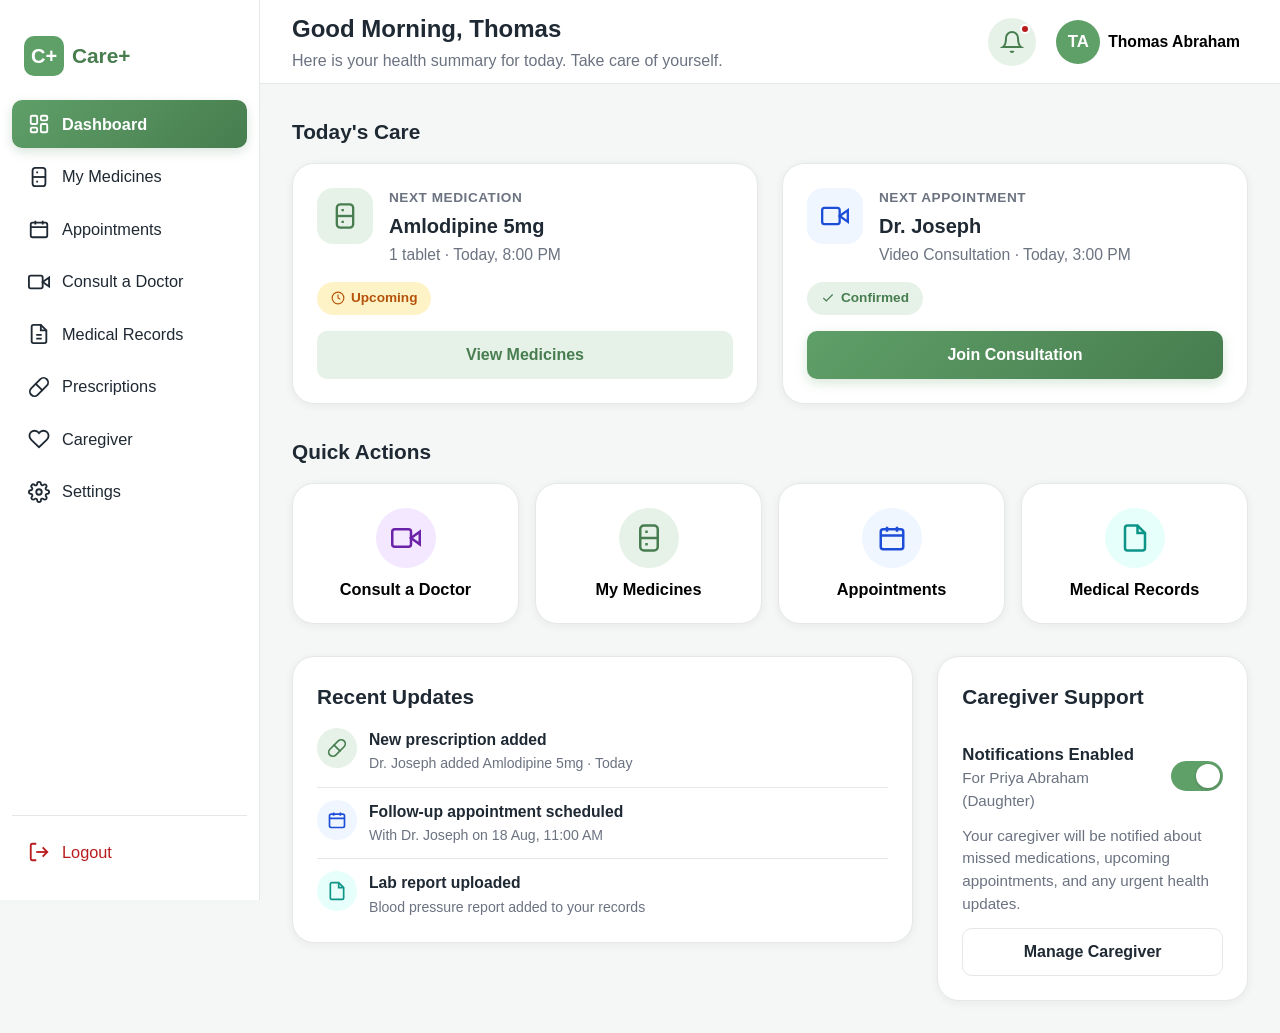
==== member-4/patient-dashboard.html @ b49b8556 "feat(member-4): add family accessibility and admin module" ====
<!DOCTYPE html>
<html lang="en">
<head>
<meta charset="UTF-8" />
<meta name="viewport" content="width=device-width, initial-scale=1.0" />
<title>Care+ | Patient Dashboard</title>
<link rel="stylesheet" href="css/style.css" />
</head>
<body>

<div class="sidebar-overlay" id="sidebarOverlay"></div>

<div class="app-shell">

  <!-- ================= SIDEBAR ================= -->
  <aside class="sidebar" id="sidebar">
    <div class="sidebar__brand">
      <div class="sidebar__logo-mark">C+</div>
      <span class="sidebar__brand-name">Care+</span>
    </div>

    <nav class="sidebar__nav" aria-label="Patient navigation">
      <a href="patient-dashboard.html" class="sidebar__link is-active" data-nav="dashboard">
        <svg class="icon" viewBox="0 0 24 24" fill="none" stroke="currentColor" stroke-width="2"><rect x="3" y="3" width="7" height="9" rx="1.5"/><rect x="14" y="3" width="7" height="5" rx="1.5"/><rect x="14" y="12" width="7" height="9" rx="1.5"/><rect x="3" y="16" width="7" height="5" rx="1.5"/></svg>
        <span>Dashboard</span>
      </a>
      <a href="#" class="sidebar__link" data-nav="medicines">
        <svg class="icon" viewBox="0 0 24 24" fill="none" stroke="currentColor" stroke-width="2"><rect x="5" y="2" width="14" height="20" rx="3"/><path d="M5 12h14"/><path d="M9 7h2M9 17h2"/></svg>
        <span>My Medicines</span>
      </a>
      <a href="#" class="sidebar__link" data-nav="appointments">
        <svg class="icon" viewBox="0 0 24 24" fill="none" stroke="currentColor" stroke-width="2"><rect x="3" y="5" width="18" height="16" rx="2"/><path d="M16 3v4M8 3v4M3 10h18"/></svg>
        <span>Appointments</span>
      </a>
      <a href="#" class="sidebar__link" data-nav="consult">
        <svg class="icon" viewBox="0 0 24 24" fill="none" stroke="currentColor" stroke-width="2"><path d="M23 7l-7 5 7 5V7z"/><rect x="1" y="5" width="15" height="14" rx="2"/></svg>
        <span>Consult a Doctor</span>
      </a>
      <a href="#" class="sidebar__link" data-nav="records">
        <svg class="icon" viewBox="0 0 24 24" fill="none" stroke="currentColor" stroke-width="2"><path d="M14 2H6a2 2 0 0 0-2 2v16a2 2 0 0 0 2 2h12a2 2 0 0 0 2-2V8z"/><path d="M14 2v6h6"/><path d="M9 13h6M9 17h6"/></svg>
        <span>Medical Records</span>
      </a>
      <a href="#" class="sidebar__link" data-nav="prescriptions">
        <svg class="icon" viewBox="0 0 24 24" fill="none" stroke="currentColor" stroke-width="2" stroke-linecap="round" stroke-linejoin="round"><path d="m10.5 20.5 10-10a4.95 4.95 0 0 0-7-7l-10 10a4.95 4.95 0 0 0 7 7z"/><path d="m8.5 8.5 7 7"/></svg>
        <span>Prescriptions</span>
      </a>
      <a href="#" class="sidebar__link" data-nav="caregiver">
        <svg class="icon" viewBox="0 0 24 24" fill="none" stroke="currentColor" stroke-width="2"><path d="M20.8 4.6a5.5 5.5 0 0 0-7.8 0L12 5.6l-1-1a5.5 5.5 0 1 0-7.8 7.8l1 1L12 21l7.8-7.6 1-1a5.5 5.5 0 0 0 0-7.8z"/></svg>
        <span>Caregiver</span>
      </a>
      <a href="#" class="sidebar__link" data-nav="settings">
        <svg class="icon" viewBox="0 0 24 24" fill="none" stroke="currentColor" stroke-width="2" stroke-linecap="round" stroke-linejoin="round"><circle cx="12" cy="12" r="3"/><path d="M19.4 15a1.65 1.65 0 0 0 .33 1.82l.06.06a2 2 0 1 1-2.83 2.83l-.06-.06a1.65 1.65 0 0 0-1.82-.33 1.65 1.65 0 0 0-1 1.51V21a2 2 0 0 1-4 0v-.09A1.65 1.65 0 0 0 9 19.4a1.65 1.65 0 0 0-1.82.33l-.06.06a2 2 0 1 1-2.83-2.83l.06-.06a1.65 1.65 0 0 0 .33-1.82 1.65 1.65 0 0 0-1.51-1H3a2 2 0 0 1 0-4h.09A1.65 1.65 0 0 0 4.6 9a1.65 1.65 0 0 0-.33-1.82l-.06-.06a2 2 0 1 1 2.83-2.83l.06.06a1.65 1.65 0 0 0 1.82.33H9a1.65 1.65 0 0 0 1-1.51V3a2 2 0 0 1 4 0v.09a1.65 1.65 0 0 0 1 1.51 1.65 1.65 0 0 0 1.82-.33l.06-.06a2 2 0 1 1 2.83 2.83l-.06.06a1.65 1.65 0 0 0-.33 1.82V9a1.65 1.65 0 0 0 1.51 1H21a2 2 0 0 1 0 4h-.09a1.65 1.65 0 0 0-1.51 1z"/></svg>
        <span>Settings</span>
      </a>
    </nav>

    <div class="sidebar__footer">
      <a href="#" class="sidebar__link sidebar__link--logout" data-action="logout">
        <svg class="icon" viewBox="0 0 24 24" fill="none" stroke="currentColor" stroke-width="2"><path d="M9 21H5a2 2 0 0 1-2-2V5a2 2 0 0 1 2-2h4"/><path d="M16 17l5-5-5-5"/><path d="M21 12H9"/></svg>
        <span>Logout</span>
      </a>
    </div>
  </aside>

  <!-- ================= MAIN ================= -->
  <div class="main">

    <!-- HEADER -->
    <header class="header">
      <div class="header__inner">
        <div class="header__greeting-block">
          <button class="sidebar-toggle" id="sidebarToggle" aria-label="Open menu" aria-expanded="false">
            <svg class="icon" viewBox="0 0 24 24" fill="none" stroke="currentColor" stroke-width="2"><path d="M3 6h18M3 12h18M3 18h18"/></svg>
          </button>
          <div class="header__greeting">
            <h1>Good Morning, Thomas</h1>
            <p class="header__subtitle">Here is your health summary for today. Take care of yourself.</p>
          </div>
        </div>

        <div class="header__actions">
          <!-- Notifications -->
          <div class="dropdown">
            <button class="icon-button" id="notifBtn" aria-haspopup="true" aria-expanded="false" aria-label="Notifications">
              <svg class="icon" viewBox="0 0 24 24" fill="none" stroke="currentColor" stroke-width="2"><path d="M18 8a6 6 0 0 0-12 0c0 7-3 9-3 9h18s-3-2-3-9"/><path d="M13.7 21a2 2 0 0 1-3.4 0"/></svg>
              <span class="badge-dot"></span>
            </button>
            <div class="dropdown__panel" id="notifPanel" role="menu">
              <p class="dropdown__title">Notifications</p>
              <div class="notification-item">
                <div class="notification-item__icon">
                  <svg class="icon" viewBox="0 0 24 24" fill="none" stroke="currentColor" stroke-width="2"><path d="M23 7l-7 5 7 5V7z"/><rect x="1" y="5" width="15" height="14" rx="2"/></svg>
                </div>
                <div>
                  <p class="notification-item__text">Your appointment with Dr. Joseph is today at 3:00 PM.</p>
                  <p class="notification-item__time">10 minutes ago</p>
                </div>
              </div>
              <div class="notification-item">
                <div class="notification-item__icon">
                  <svg class="icon" viewBox="0 0 24 24" fill="none" stroke="currentColor" stroke-width="2"><rect x="5" y="2" width="14" height="20" rx="3"/><path d="M5 12h14"/></svg>
                </div>
                <div>
                  <p class="notification-item__text">Your Amlodipine medication is due at 8:00 PM.</p>
                  <p class="notification-item__time">1 hour ago</p>
                </div>
              </div>
              <div class="notification-item">
                <div class="notification-item__icon">
                  <svg class="icon" viewBox="0 0 24 24" fill="none" stroke="currentColor" stroke-width="2" stroke-linecap="round" stroke-linejoin="round"><path d="m10.5 20.5 10-10a4.95 4.95 0 0 0-7-7l-10 10a4.95 4.95 0 0 0 7 7z"/><path d="m8.5 8.5 7 7"/></svg>
                </div>
                <div>
                  <p class="notification-item__text">A new prescription has been added by Dr. Joseph.</p>
                  <p class="notification-item__time">Yesterday</p>
                </div>
              </div>
            </div>
          </div>

          <!-- Profile -->
          <div class="dropdown">
            <button class="profile-trigger" id="profileBtn" aria-haspopup="true" aria-expanded="false">
              <div class="avatar">TA</div>
              <span class="profile-trigger__name">Thomas Abraham</span>
            </button>
            <div class="dropdown__panel" id="profilePanel" role="menu">
              <p class="profile-panel__name">Thomas Abraham</p>
              <p class="profile-panel__meta">Patient ID: CP-10245 &middot; Age 68</p>
              <div class="profile-panel__list">
                <a href="#" data-nav="settings"><svg class="icon" width="20" height="20" viewBox="0 0 24 24" fill="none" stroke="currentColor" stroke-width="2"><circle cx="12" cy="8" r="4"/><path d="M4 21c0-4 4-6 8-6s8 2 8 6"/></svg> My Profile</a>
                <a href="#" data-nav="settings"><svg class="icon" width="20" height="20" viewBox="0 0 24 24" fill="none" stroke="currentColor" stroke-width="2" stroke-linecap="round" stroke-linejoin="round"><circle cx="12" cy="12" r="3"/><path d="M19.4 15a1.65 1.65 0 0 0 .33 1.82l.06.06a2 2 0 1 1-2.83 2.83l-.06-.06a1.65 1.65 0 0 0-1.82-.33 1.65 1.65 0 0 0-1 1.51V21a2 2 0 0 1-4 0v-.09A1.65 1.65 0 0 0 9 19.4a1.65 1.65 0 0 0-1.82.33l-.06.06a2 2 0 1 1-2.83-2.83l.06-.06a1.65 1.65 0 0 0 .33-1.82 1.65 1.65 0 0 0-1.51-1H3a2 2 0 0 1 0-4h.09A1.65 1.65 0 0 0 4.6 9a1.65 1.65 0 0 0-.33-1.82l-.06-.06a2 2 0 1 1 2.83-2.83l.06.06a1.65 1.65 0 0 0 1.82.33H9a1.65 1.65 0 0 0 1-1.51V3a2 2 0 0 1 4 0v.09a1.65 1.65 0 0 0 1 1.51 1.65 1.65 0 0 0 1.82-.33l.06-.06a2 2 0 1 1 2.83 2.83l-.06.06a1.65 1.65 0 0 0-.33 1.82V9a1.65 1.65 0 0 0 1.51 1H21a2 2 0 0 1 0 4h-.09a1.65 1.65 0 0 0-1.51 1z"/></svg> Settings</a>
                <a href="#" class="danger" data-action="logout"><svg class="icon" width="20" height="20" viewBox="0 0 24 24" fill="none" stroke="currentColor" stroke-width="2"><path d="M9 21H5a2 2 0 0 1-2-2V5a2 2 0 0 1 2-2h4"/><path d="M16 17l5-5-5-5"/><path d="M21 12H9"/></svg> Logout</a>
              </div>
            </div>
          </div>
        </div>
      </div>
    </header>

    <!-- CONTENT -->
    <main class="content">

      <!-- TODAY'S CARE -->
      <section aria-labelledby="care-heading">
        <div class="section-heading">
          <h2 id="care-heading">Today's Care</h2>
        </div>
        <div class="care-grid">

          <!-- Medication Card -->
          <article class="card care-card">
            <div class="care-card__top">
              <div class="care-card__icon accent-icon-green">
                <svg class="icon" viewBox="0 0 24 24" fill="none" stroke="currentColor" stroke-width="2"><rect x="5" y="2" width="14" height="20" rx="3"/><path d="M5 12h14"/><path d="M9 7h2M9 17h2"/></svg>
              </div>
              <div>
                <p class="care-card__label">Next Medication</p>
                <h3 class="care-card__title">Amlodipine 5mg</h3>
                <p class="care-card__detail">1 tablet &middot; Today, 8:00 PM</p>
              </div>
            </div>
            <span class="status-pill status-pill--warning" id="medStatusPill">
              <svg class="icon" width="14" height="14" viewBox="0 0 24 24" fill="none" stroke="currentColor" stroke-width="2"><circle cx="12" cy="12" r="10"/><path d="M12 6v6l4 2"/></svg>
              Upcoming
            </span>
            <button class="btn btn-secondary btn-block" id="viewMedicinesBtn" data-nav="medicines">View Medicines</button>
          </article>

          <!-- Appointment Card -->
          <article class="card care-card">
            <div class="care-card__top">
              <div class="care-card__icon accent-icon-blue">
                <svg class="icon" viewBox="0 0 24 24" fill="none" stroke="currentColor" stroke-width="2"><path d="M23 7l-7 5 7 5V7z"/><rect x="1" y="5" width="15" height="14" rx="2"/></svg>
              </div>
              <div>
                <p class="care-card__label">Next Appointment</p>
                <h3 class="care-card__title">Dr. Joseph</h3>
                <p class="care-card__detail">Video Consultation &middot; Today, 3:00 PM</p>
              </div>
            </div>
            <span class="status-pill status-pill--success">
              <svg class="icon" width="14" height="14" viewBox="0 0 24 24" fill="none" stroke="currentColor" stroke-width="2"><path d="M20 6L9 17l-5-5"/></svg>
              Confirmed
            </span>
            <button class="btn btn-primary btn-block" id="joinConsultationBtn">Join Consultation</button>
          </article>

        </div>
      </section>

      <!-- QUICK ACTIONS -->
      <section aria-labelledby="quick-heading">
        <div class="section-heading">
          <h2 id="quick-heading">Quick Actions</h2>
        </div>
        <div class="quick-actions">
          <button class="quick-action" data-toast="Opening Consult a Doctor">
            <div class="quick-action__icon accent-icon-purple">
              <svg class="icon" viewBox="0 0 24 24" fill="none" stroke="currentColor" stroke-width="2"><path d="M23 7l-7 5 7 5V7z"/><rect x="1" y="5" width="15" height="14" rx="2"/></svg>
            </div>
            <span class="quick-action__label">Consult a Doctor</span>
          </button>
          <button class="quick-action" data-nav="medicines" data-toast="Opening My Medicines">
            <div class="quick-action__icon accent-icon-green">
              <svg class="icon" viewBox="0 0 24 24" fill="none" stroke="currentColor" stroke-width="2"><rect x="5" y="2" width="14" height="20" rx="3"/><path d="M5 12h14"/><path d="M9 7h2M9 17h2"/></svg>
            </div>
            <span class="quick-action__label">My Medicines</span>
          </button>
          <button class="quick-action" data-nav="appointments" data-toast="Opening Appointments">
            <div class="quick-action__icon accent-icon-blue">
              <svg class="icon" viewBox="0 0 24 24" fill="none" stroke="currentColor" stroke-width="2"><rect x="3" y="5" width="18" height="16" rx="2"/><path d="M16 3v4M8 3v4M3 10h18"/></svg>
            </div>
            <span class="quick-action__label">Appointments</span>
          </button>
          <button class="quick-action" data-nav="records" data-toast="Opening Medical Records">
            <div class="quick-action__icon accent-icon-teal">
              <svg class="icon" viewBox="0 0 24 24" fill="none" stroke="currentColor" stroke-width="2"><path d="M14 2H6a2 2 0 0 0-2 2v16a2 2 0 0 0 2 2h12a2 2 0 0 0 2-2V8z"/><path d="M14 2v6h6"/></svg>
            </div>
            <span class="quick-action__label">Medical Records</span>
          </button>
        </div>
      </section>

      <!-- RECENT UPDATES + CAREGIVER -->
      <section class="two-col" aria-label="Updates and caregiver support">
        <div class="card">
          <div class="section-heading">
            <h2>Recent Updates</h2>
          </div>
          <div class="update-list">
            <div class="update-item">
              <div class="update-item__icon accent-icon-green">
                <svg class="icon" viewBox="0 0 24 24" fill="none" stroke="currentColor" stroke-width="2" stroke-linecap="round" stroke-linejoin="round"><path d="m10.5 20.5 10-10a4.95 4.95 0 0 0-7-7l-10 10a4.95 4.95 0 0 0 7 7z"/><path d="m8.5 8.5 7 7"/></svg>
              </div>
              <div>
                <p class="update-item__title">New prescription added</p>
                <p class="update-item__meta">Dr. Joseph added Amlodipine 5mg &middot; Today</p>
              </div>
            </div>
            <div class="update-item">
              <div class="update-item__icon accent-icon-blue">
                <svg class="icon" viewBox="0 0 24 24" fill="none" stroke="currentColor" stroke-width="2"><rect x="3" y="5" width="18" height="16" rx="2"/><path d="M16 3v4M8 3v4M3 10h18"/></svg>
              </div>
              <div>
                <p class="update-item__title">Follow-up appointment scheduled</p>
                <p class="update-item__meta">With Dr. Joseph on 18 Aug, 11:00 AM</p>
              </div>
            </div>
            <div class="update-item">
              <div class="update-item__icon accent-icon-teal">
                <svg class="icon" viewBox="0 0 24 24" fill="none" stroke="currentColor" stroke-width="2"><path d="M14 2H6a2 2 0 0 0-2 2v16a2 2 0 0 0 2 2h12a2 2 0 0 0 2-2V8z"/><path d="M14 2v6h6"/></svg>
              </div>
              <div>
                <p class="update-item__title">Lab report uploaded</p>
                <p class="update-item__meta">Blood pressure report added to your records</p>
              </div>
            </div>
          </div>
        </div>

        <div class="card caregiver-card">
          <div class="section-heading">
            <h2>Caregiver Support</h2>
          </div>
          <div class="caregiver-card__status-row">
            <div>
              <p class="care-card__title" style="font-size:1.05rem;">Notifications Enabled</p>
              <p class="caregiver-card__text">For Priya Abraham (Daughter)</p>
            </div>
            <button class="toggle" id="caregiverToggle" role="switch" aria-checked="true" aria-label="Toggle caregiver notifications"></button>
          </div>
          <p class="caregiver-card__text">Your caregiver will be notified about missed medications, upcoming appointments, and any urgent health updates.</p>
          <button class="btn btn-outline btn-block" data-nav="caregiver">Manage Caregiver</button>
        </div>
      </section>

    </main>
  </div>
</div>

<!-- CONSULTATION MODAL -->
<div class="modal-overlay" id="consultModal">
  <div class="modal" role="dialog" aria-modal="true" aria-labelledby="consultModalTitle">
    <div class="modal__icon">
      <svg class="icon" viewBox="0 0 24 24" fill="none" stroke="currentColor" stroke-width="2"><path d="M23 7l-7 5 7 5V7z"/><rect x="1" y="5" width="15" height="14" rx="2"/></svg>
    </div>
    <h3 class="modal__title" id="consultModalTitle">Your consultation with Dr. Joseph is ready to begin.</h3>
    <p class="modal__text">This is a placeholder screen. Video consultation functionality will be connected once the backend and calling service are integrated.</p>
    <div class="modal__actions">
      <button class="btn btn-outline" data-close-modal>Cancel</button>
      <button class="btn btn-primary" data-close-modal>Continue</button>
    </div>
  </div>
</div>

<!-- TOAST -->
<div class="toast" id="toast"></div>

<script src="js/script.js"></script>
</body>
</html>
---- member-4/css/style.css ----
/* ==========================================================================
   CARE+ DESIGN SYSTEM
   Shared stylesheet for patient-dashboard.html and doctor-dashboard.html
   ========================================================================== */

/* -------------------- Design Tokens -------------------- */
:root {
  --color-bg: #F5F7F6;
  --color-card: #FFFFFF;
  --color-primary: #5F9F68;
  --color-primary-dark: #477D4F;
  --color-primary-light: #E6F2E8;
  --color-text: #1F2933;
  --color-text-secondary: #6B7280;
  --color-border: #E5E7EB;
  --color-warning: #B45309;
  --color-warning-bg: #FEF3C7;
  --color-danger: #B91C1C;
  --color-danger-bg: #FEE2E2;
  --color-info-bg: #EFF6FF;
  --color-info: #1D4ED8;

  --radius-sm: 10px;
  --radius-md: 16px;
  --radius-lg: 22px;
  --radius-full: 999px;

  --shadow-card: 0 2px 10px rgba(31, 41, 51, 0.06);
  --shadow-raised: 0 8px 24px rgba(31, 41, 51, 0.10);

  --space-1: 4px;
  --space-2: 8px;
  --space-3: 12px;
  --space-4: 16px;
  --space-5: 24px;
  --space-6: 32px;
  --space-7: 48px;

  --font-base: "Segoe UI", "Helvetica Neue", Arial, sans-serif;
  --sidebar-width: 260px;
  --header-height: 84px;

  --transition: 0.18s ease;
}

/* -------------------- Reset -------------------- */
* {
  margin: 0;
  padding: 0;
  box-sizing: border-box;
}

html {
  font-size: 16px;
  scroll-behavior: smooth;
}

body {
  font-family: var(--font-base);
  background-color: var(--color-bg);
  color: var(--color-text);
  line-height: 1.5;
  font-size: 1.05rem;
  min-height: 100vh;
}

ul {
  list-style: none;
}

a {
  text-decoration: none;
  color: inherit;
}

button {
  font-family: inherit;
  cursor: pointer;
  border: none;
  background: none;
}

img,
svg {
  display: block;
  max-width: 100%;
}

:focus-visible {
  outline: 3px solid var(--color-primary-dark);
  outline-offset: 2px;
}

/* -------------------- App Shell -------------------- */
.app-shell {
  display: flex;
  min-height: 100vh;
}

/* -------------------- Sidebar -------------------- */
.sidebar {
  width: var(--sidebar-width);
  flex-shrink: 0;
  background-color: var(--color-card);
  border-right: 1px solid var(--color-border);
  display: flex;
  flex-direction: column;
  padding: var(--space-5) var(--space-3);
  position: sticky;
  top: 0;
  height: 100vh;
  overflow-y: auto;
  z-index: 40;
  transition: transform var(--transition);
}

.sidebar__brand {
  display: flex;
  align-items: center;
  gap: var(--space-2);
  padding: var(--space-3) var(--space-3) var(--space-5);
}

.sidebar__logo-mark {
  width: 40px;
  height: 40px;
  border-radius: var(--radius-sm);
  background-color: var(--color-primary);
  color: #fff;
  display: flex;
  align-items: center;
  justify-content: center;
  font-weight: 700;
  font-size: 1.25rem;
  flex-shrink: 0;
}

.sidebar__brand-name {
  font-size: 1.3rem;
  font-weight: 700;
  color: var(--color-primary-dark);
}

.sidebar__nav {
  display: flex;
  flex-direction: column;
  gap: var(--space-1);
  flex: 1;
}

.sidebar__link {
  display: flex;
  align-items: center;
  gap: var(--space-3);
  padding: var(--space-3) var(--space-4);
  border-radius: var(--radius-sm);
  color: var(--color-text);
  font-weight: 500;
  font-size: 1.02rem;
  transition: background-color var(--transition), color var(--transition);
}

.sidebar__link .icon {
  width: 22px;
  height: 22px;
  flex-shrink: 0;
}

.sidebar__link:hover {
  background-color: var(--color-primary-light);
  color: var(--color-primary-dark);
}

.sidebar__link.is-active {
  background: linear-gradient(135deg, var(--color-primary), var(--color-primary-dark));
  color: #fff;
  font-weight: 700;
  box-shadow: 0 4px 12px rgba(71, 125, 79, 0.2);
}

.sidebar__link.is-active .icon {
  color: #fff;
}

.sidebar__footer {
  border-top: 1px solid var(--color-border);
  padding-top: var(--space-3);
  margin-top: var(--space-3);
}

.sidebar__link--logout {
  color: var(--color-danger);
}

.sidebar__link--logout:hover {
  background-color: var(--color-danger-bg);
  color: var(--color-danger);
}

/* Mobile sidebar toggle button */
.sidebar-toggle {
  display: none;
  align-items: center;
  justify-content: center;
  width: 44px;
  height: 44px;
  border-radius: var(--radius-sm);
  background-color: var(--color-primary-light);
  color: var(--color-primary-dark);
  flex-shrink: 0;
}

.sidebar-overlay {
  display: none;
}

/* -------------------- Main Column -------------------- */
.main {
  flex: 1;
  min-width: 0;
  display: flex;
  flex-direction: column;
}

.content {
  padding: var(--space-6);
  display: flex;
  flex-direction: column;
  gap: var(--space-6);
  max-width: 1280px;
  width: 100%;
  margin: 0 auto;
}

/* -------------------- Header -------------------- */
.header {
  height: var(--header-height);
  background-color: var(--color-card);
  border-bottom: 1px solid var(--color-border);
  position: sticky;
  top: 0;
  z-index: 30;
  display: flex;
  align-items: center;
}

.header__inner {
  width: 100%;
  max-width: 1280px;
  margin: 0 auto;
  padding: 0 var(--space-6);
  display: flex;
  align-items: center;
  justify-content: space-between;
  gap: var(--space-4);
}

.header__greeting-block {
  display: flex;
  align-items: center;
  gap: var(--space-4);
  min-width: 0;
}

.header__greeting h1 {
  font-size: 1.5rem;
  font-weight: 700;
  color: var(--color-text);
}

.header__subtitle {
  color: var(--color-text-secondary);
  font-size: 1rem;
  margin-top: 2px;
}

.header__actions {
  display: flex;
  align-items: center;
  gap: var(--space-4);
  position: relative;
}

/* Icon buttons (notification bell etc.) */
.icon-button {
  position: relative;
  width: 48px;
  height: 48px;
  border-radius: var(--radius-full);
  background-color: var(--color-primary-light);
  color: var(--color-primary-dark);
  display: flex;
  align-items: center;
  justify-content: center;
  transition: background-color var(--transition);
}

.icon-button:hover {
  background-color: var(--color-primary);
  color: #fff;
}

.icon-button .icon {
  width: 24px;
  height: 24px;
}

.badge-dot {
  position: absolute;
  top: 6px;
  right: 6px;
  width: 10px;
  height: 10px;
  border-radius: 50%;
  background-color: var(--color-danger);
  border: 2px solid var(--color-card);
}

/* Profile trigger */
.profile-trigger {
  display: flex;
  align-items: center;
  gap: var(--space-2);
  padding: var(--space-1) var(--space-2) var(--space-1) var(--space-1);
  border-radius: var(--radius-full);
  transition: background-color var(--transition);
}

.profile-trigger:hover {
  background-color: var(--color-primary-light);
}

.avatar {
  width: 44px;
  height: 44px;
  border-radius: 50%;
  background-color: var(--color-primary);
  color: #fff;
  font-weight: 700;
  font-size: 1.05rem;
  display: flex;
  align-items: center;
  justify-content: center;
  flex-shrink: 0;
}

.profile-trigger__name {
  font-weight: 600;
  font-size: 0.98rem;
  display: none;
}

/* -------------------- Dropdown Panels -------------------- */
.dropdown {
  position: relative;
}

.dropdown__panel {
  position: absolute;
  top: calc(100% + 12px);
  right: 0;
  width: 340px;
  max-width: 90vw;
  background-color: var(--color-card);
  border: 1px solid var(--color-border);
  border-radius: var(--radius-md);
  box-shadow: var(--shadow-raised);
  padding: var(--space-4);
  z-index: 50;
  opacity: 0;
  visibility: hidden;
  transform: translateY(-6px);
  transition: opacity var(--transition), transform var(--transition), visibility var(--transition);
}

.dropdown__panel.is-open {
  opacity: 1;
  visibility: visible;
  transform: translateY(0);
}

.dropdown__title {
  font-size: 1.05rem;
  font-weight: 700;
  margin-bottom: var(--space-3);
}

.notification-item {
  display: flex;
  gap: var(--space-3);
  padding: var(--space-3);
  border-radius: var(--radius-sm);
  transition: background-color var(--transition);
}

.notification-item:hover {
  background-color: var(--color-bg);
}

.notification-item + .notification-item {
  margin-top: var(--space-1);
}

.notification-item__icon {
  width: 38px;
  height: 38px;
  border-radius: 50%;
  background-color: var(--color-primary-light);
  color: var(--color-primary-dark);
  display: flex;
  align-items: center;
  justify-content: center;
  flex-shrink: 0;
}

.notification-item__icon .icon {
  width: 20px;
  height: 20px;
}

.notification-item__text {
  font-size: 0.94rem;
  color: var(--color-text);
}

.notification-item__time {
  font-size: 0.82rem;
  color: var(--color-text-secondary);
  margin-top: 2px;
}

.profile-panel__name {
  font-weight: 700;
  font-size: 1.05rem;
}

.profile-panel__meta {
  color: var(--color-text-secondary);
  font-size: 0.9rem;
  margin-bottom: var(--space-4);
}

.profile-panel__list {
  display: flex;
  flex-direction: column;
  gap: var(--space-1);
}

.profile-panel__list a {
  display: flex;
  align-items: center;
  gap: var(--space-3);
  padding: var(--space-3);
  border-radius: var(--radius-sm);
  font-size: 0.96rem;
  font-weight: 500;
  transition: background-color var(--transition);
}

.profile-panel__list a:hover {
  background-color: var(--color-bg);
}

.profile-panel__list a.danger {
  color: var(--color-danger);
}

/* -------------------- Section Headings -------------------- */
.section-heading {
  display: flex;
  align-items: baseline;
  justify-content: space-between;
  margin-bottom: var(--space-4);
  gap: var(--space-3);
}

.section-heading h2 {
  font-size: 1.3rem;
  font-weight: 700;
}

.section-heading__link {
  color: var(--color-primary-dark);
  font-weight: 600;
  font-size: 0.95rem;
}

.section-heading__link:hover {
  text-decoration: underline;
}

/* -------------------- Cards -------------------- */
.card {
  background-color: var(--color-card);
  border: 1px solid var(--color-border);
  border-radius: var(--radius-lg);
  box-shadow: var(--shadow-card);
  padding: var(--space-5);
}

/* Today's Care / Overview grid */
.care-grid {
  display: grid;
  grid-template-columns: repeat(auto-fit, minmax(300px, 1fr));
  gap: var(--space-5);
}

.care-card {
  display: flex;
  flex-direction: column;
  gap: var(--space-4);
}

.care-card__top {
  display: flex;
  align-items: flex-start;
  gap: var(--space-4);
}

.care-card__icon {
  width: 56px;
  height: 56px;
  border-radius: var(--radius-md);
  background-color: var(--color-primary-light);
  color: var(--color-primary-dark);
  display: flex;
  align-items: center;
  justify-content: center;
  flex-shrink: 0;
}

.care-card__icon .icon {
  width: 28px;
  height: 28px;
}

.care-card__label {
  font-size: 0.85rem;
  text-transform: uppercase;
  letter-spacing: 0.04em;
  color: var(--color-text-secondary);
  font-weight: 700;
}

.care-card__title {
  font-size: 1.25rem;
  font-weight: 700;
  margin-top: 2px;
}

.care-card__detail {
  color: var(--color-text-secondary);
  font-size: 0.98rem;
  margin-top: 2px;
}

.status-pill {
  display: inline-flex;
  align-items: center;
  gap: 6px;
  padding: 6px 14px;
  border-radius: var(--radius-full);
  font-size: 0.85rem;
  font-weight: 700;
  width: fit-content;
}

.status-pill--upcoming {
  background-color: var(--color-info-bg);
  color: var(--color-info);
}

.status-pill--warning {
  background-color: var(--color-warning-bg);
  color: var(--color-warning);
}

.status-pill--success {
  background-color: var(--color-primary-light);
  color: var(--color-primary-dark);
}

.status-pill--danger {
  background-color: var(--color-danger-bg);
  color: var(--color-danger);
}

/* -------------------- Buttons -------------------- */
.btn {
  display: inline-flex;
  align-items: center;
  justify-content: center;
  gap: var(--space-2);
  padding: 14px 24px;
  border-radius: var(--radius-sm);
  font-weight: 700;
  font-size: 1rem;
  transition: background-color var(--transition), transform var(--transition), box-shadow var(--transition);
  min-height: 48px;
}

.btn:active {
  transform: scale(0.97);
}

.btn-primary {
  background: linear-gradient(135deg, var(--color-primary), var(--color-primary-dark));
  color: #fff;
  box-shadow: 0 4px 12px rgba(95, 159, 104, 0.25);
}

.btn-primary:hover {
  background: linear-gradient(135deg, var(--color-primary-dark), #3b6b42);
  box-shadow: 0 6px 16px rgba(95, 159, 104, 0.35), var(--shadow-raised);
}

.btn-secondary {
  background-color: var(--color-primary-light);
  color: var(--color-primary-dark);
}

.btn-secondary:hover {
  background-color: var(--color-primary);
  color: #fff;
}

.btn-outline {
  background-color: transparent;
  color: var(--color-text);
  border: 1.5px solid var(--color-border);
}

.btn-outline:hover {
  border-color: var(--color-primary);
  color: var(--color-primary-dark);
}

.btn-block {
  width: 100%;
}

.btn-sm {
  padding: 10px 16px;
  font-size: 0.9rem;
  min-height: 40px;
}

/* -------------------- Quick Actions -------------------- */
.quick-actions {
  display: grid;
  grid-template-columns: repeat(auto-fit, minmax(180px, 1fr));
  gap: var(--space-4);
}

.quick-action {
  background-color: var(--color-card);
  border: 1px solid var(--color-border);
  border-radius: var(--radius-lg);
  padding: var(--space-5) var(--space-4);
  display: flex;
  flex-direction: column;
  align-items: center;
  text-align: center;
  gap: var(--space-3);
  box-shadow: var(--shadow-card);
  transition: transform var(--transition), box-shadow var(--transition), border-color var(--transition);
}

.quick-action:hover {
  transform: translateY(-4px);
  box-shadow: var(--shadow-raised);
  border-color: var(--color-primary);
}

.quick-action:active {
  transform: translateY(-1px);
}

.quick-action__icon {
  width: 60px;
  height: 60px;
  border-radius: 50%;
  background-color: var(--color-primary-light);
  color: var(--color-primary-dark);
  display: flex;
  align-items: center;
  justify-content: center;
}

.quick-action__icon .icon {
  width: 30px;
  height: 30px;
}

.quick-action__label {
  font-weight: 700;
  font-size: 1.02rem;
}

/* -------------------- Overview Stat Cards (Doctor) -------------------- */
.stat-grid {
  display: grid;
  grid-template-columns: repeat(auto-fit, minmax(220px, 1fr));
  gap: var(--space-5);
}

.stat-card {
  display: flex;
  align-items: center;
  gap: var(--space-4);
}

.stat-card__icon {
  width: 54px;
  height: 54px;
  border-radius: var(--radius-md);
  background-color: var(--color-primary-light);
  color: var(--color-primary-dark);
  display: flex;
  align-items: center;
  justify-content: center;
  flex-shrink: 0;
}

.stat-card__icon .icon {
  width: 26px;
  height: 26px;
}

.stat-card__value {
  font-size: 1.7rem;
  font-weight: 700;
  line-height: 1.1;
}

.stat-card__label {
  color: var(--color-text-secondary);
  font-size: 0.92rem;
  margin-top: 2px;
}

/* -------------------- Lists (Updates, Follow-ups) -------------------- */
.update-list,
.followup-list {
  display: flex;
  flex-direction: column;
  gap: var(--space-3);
}

.update-item {
  display: flex;
  gap: var(--space-3);
  align-items: flex-start;
  padding-bottom: var(--space-3);
  border-bottom: 1px solid var(--color-border);
}

.update-item:last-child {
  border-bottom: none;
  padding-bottom: 0;
}

.update-item__icon {
  width: 40px;
  height: 40px;
  border-radius: 50%;
  background-color: var(--color-primary-light);
  color: var(--color-primary-dark);
  display: flex;
  align-items: center;
  justify-content: center;
  flex-shrink: 0;
}

.update-item__icon .icon {
  width: 20px;
  height: 20px;
}

.update-item__title {
  font-weight: 600;
  font-size: 0.98rem;
}

.update-item__meta {
  color: var(--color-text-secondary);
  font-size: 0.88rem;
  margin-top: 2px;
}

/* -------------------- Two Column Layout -------------------- */
.two-col {
  display: grid;
  grid-template-columns: 2fr 1fr;
  gap: var(--space-5);
  align-items: start;
}

/* -------------------- Caregiver Card -------------------- */
.caregiver-card {
  display: flex;
  flex-direction: column;
  gap: var(--space-3);
}

.caregiver-card__status-row {
  display: flex;
  align-items: center;
  justify-content: space-between;
  gap: var(--space-3);
}

.toggle {
  position: relative;
  width: 52px;
  height: 30px;
  border-radius: var(--radius-full);
  background-color: var(--color-primary);
  flex-shrink: 0;
}

.toggle::after {
  content: "";
  position: absolute;
  top: 3px;
  left: 25px;
  width: 24px;
  height: 24px;
  border-radius: 50%;
  background-color: #fff;
  transition: left var(--transition);
  box-shadow: 0 1px 3px rgba(0, 0, 0, 0.2);
}

.toggle.is-off {
  background-color: var(--color-border);
}

.toggle.is-off::after {
  left: 3px;
}

.caregiver-card__text {
  color: var(--color-text-secondary);
  font-size: 0.95rem;
}

/* -------------------- Table (Doctor: Today's Consultations) -------------------- */
.table-wrapper {
  overflow-x: auto;
}

.data-table {
  width: 100%;
  border-collapse: collapse;
  min-width: 640px;
}

.data-table th {
  text-align: left;
  font-size: 0.85rem;
  text-transform: uppercase;
  letter-spacing: 0.03em;
  color: var(--color-text-secondary);
  padding: var(--space-3) var(--space-3);
  border-bottom: 2px solid var(--color-border);
}

.data-table td {
  padding: var(--space-4) var(--space-3);
  border-bottom: 1px solid var(--color-border);
  font-size: 0.98rem;
  vertical-align: middle;
}

.data-table tr:last-child td {
  border-bottom: none;
}

.table-patient {
  display: flex;
  align-items: center;
  gap: var(--space-3);
}

.table-avatar {
  width: 38px;
  height: 38px;
  border-radius: 50%;
  background-color: var(--color-primary-light);
  color: var(--color-primary-dark);
  font-weight: 700;
  font-size: 0.85rem;
  display: flex;
  align-items: center;
  justify-content: center;
  flex-shrink: 0;
}

/* Responsive table -> stacked cards on small screens */
@media (max-width: 720px) {
  .data-table thead {
    display: none;
  }

  .data-table,
  .data-table tbody,
  .data-table tr,
  .data-table td {
    display: block;
    width: 100%;
  }

  .data-table tr {
    border: 1px solid var(--color-border);
    border-radius: var(--radius-md);
    margin-bottom: var(--space-3);
    padding: var(--space-3);
  }

  .data-table td {
    border-bottom: none;
    padding: var(--space-2) 0;
    display: flex;
    justify-content: space-between;
    align-items: center;
    gap: var(--space-3);
  }

  .data-table td::before {
    content: attr(data-label);
    font-weight: 700;
    font-size: 0.82rem;
    color: var(--color-text-secondary);
    flex-shrink: 0;
  }
}

/* -------------------- Recent Patients -------------------- */
.patient-list {
  display: flex;
  flex-direction: column;
  gap: var(--space-3);
}

.patient-row {
  display: flex;
  align-items: center;
  gap: var(--space-3);
  padding-bottom: var(--space-3);
  border-bottom: 1px solid var(--color-border);
}

.patient-row:last-child {
  border-bottom: none;
  padding-bottom: 0;
}

.patient-row__info {
  flex: 1;
  min-width: 0;
}

.patient-row__name {
  font-weight: 600;
  font-size: 0.98rem;
}

.patient-row__meta {
  color: var(--color-text-secondary);
  font-size: 0.86rem;
  margin-top: 2px;
}

/* -------------------- Modal -------------------- */
.modal-overlay {
  position: fixed;
  inset: 0;
  background-color: rgba(15, 23, 42, 0.65);
  backdrop-filter: blur(4px);
  -webkit-backdrop-filter: blur(4px);
  display: flex;
  align-items: center;
  justify-content: center;
  padding: var(--space-4);
  z-index: 1000;
  opacity: 0;
  visibility: hidden;
  overflow-y: auto;
  transition: opacity var(--transition), visibility var(--transition);
}

.modal-overlay.is-open {
  opacity: 1;
  visibility: visible;
}

.modal {
  position: relative;
  background-color: var(--color-card);
  border-radius: var(--radius-lg);
  padding: var(--space-6);
  max-width: 480px;
  width: 100%;
  max-height: calc(100vh - 2.5rem);
  max-height: calc(100dvh - 2.5rem);
  overflow-y: auto;
  overscroll-behavior: contain;
  text-align: center;
  box-shadow: 0 20px 25px -5px rgba(0, 0, 0, 0.25), 0 10px 10px -5px rgba(0, 0, 0, 0.1);
  transform: scale(0.96);
  transition: transform var(--transition);
}

/* Custom scrollbar for modal */
.modal::-webkit-scrollbar {
  width: 6px;
}
.modal::-webkit-scrollbar-thumb {
  background-color: var(--color-border);
  border-radius: var(--radius-full);
}

.modal__close-btn {
  position: absolute;
  top: 14px;
  right: 14px;
  width: 38px;
  height: 38px;
  border-radius: 50%;
  background-color: var(--color-bg);
  border: 1px solid var(--color-border);
  color: var(--color-text-secondary);
  display: flex;
  align-items: center;
  justify-content: center;
  cursor: pointer;
  transition: all var(--transition);
  z-index: 20;
}

.modal__close-btn:hover {
  background-color: #FEE2E2;
  border-color: #FCA5A5;
  color: #DC2626;
  transform: rotate(90deg);
}

.modal__close-btn:focus-visible {
  outline: 2px solid var(--color-primary);
  outline-offset: 2px;
}

.modal-overlay.is-open .modal {
  transform: scale(1);
}

.modal__icon {
  width: 68px;
  height: 68px;
  border-radius: 50%;
  background-color: var(--color-primary-light);
  color: var(--color-primary-dark);
  display: flex;
  align-items: center;
  justify-content: center;
  margin: 0 auto var(--space-4);
}

.modal__icon .icon {
  width: 34px;
  height: 34px;
}

.modal__title {
  font-size: 1.2rem;
  font-weight: 700;
  margin-bottom: var(--space-2);
}

.modal__text {
  color: var(--color-text-secondary);
  margin-bottom: var(--space-5);
}

.modal__actions {
  display: flex;
  gap: var(--space-3);
  margin-top: var(--space-4);
}

.modal__actions .btn {
  flex: 1;
}

/* -------------------- Toast -------------------- */
.toast {
  position: fixed;
  bottom: var(--space-5);
  left: 50%;
  transform: translateX(-50%) translateY(20px);
  background-color: var(--color-text);
  color: #fff;
  padding: var(--space-3) var(--space-5);
  border-radius: var(--radius-sm);
  font-weight: 600;
  font-size: 0.95rem;
  box-shadow: var(--shadow-raised);
  z-index: 200;
  opacity: 0;
  visibility: hidden;
  transition: opacity var(--transition), transform var(--transition), visibility var(--transition);
}

.toast.is-open {
  opacity: 1;
  visibility: visible;
  transform: translateX(-50%) translateY(0);
}

/* -------------------- Utility -------------------- */
.accent-icon-green {
  background-color: #E6F2E8 !important;
  color: #477D4F !important;
}
.accent-icon-blue {
  background-color: #EFF6FF !important;
  color: #1D4ED8 !important;
}
.accent-icon-amber {
  background-color: #FEF3C7 !important;
  color: #B45309 !important;
}
.accent-icon-purple {
  background-color: #F3E8FF !important;
  color: #6B21A8 !important;
}
.accent-icon-teal {
  background-color: #E6FFFA !important;
  color: #0D9488 !important;
}

.visually-hidden {
  position: absolute;
  width: 1px;
  height: 1px;
  overflow: hidden;
  clip: rect(0 0 0 0);
  white-space: nowrap;
}

.mobile-topbar {
  display: none;
}

/* -------------------- Responsive -------------------- */
@media (min-width: 640px) {
  .profile-trigger__name {
    display: block;
  }
}

@media (max-width: 1024px) {
  .two-col {
    grid-template-columns: 1fr;
  }
}

@media (max-width: 900px) {
  :root {
    --header-height: 72px;
  }

  .sidebar {
    position: fixed;
    left: 0;
    top: 0;
    transform: translateX(-100%);
    box-shadow: var(--shadow-raised);
  }

  .sidebar.is-open {
    transform: translateX(0);
  }

  .sidebar-overlay {
    display: block;
    position: fixed;
    inset: 0;
    background-color: rgba(31, 41, 51, 0.4);
    z-index: 39;
    opacity: 0;
    visibility: hidden;
    transition: opacity var(--transition), visibility var(--transition);
  }

  .sidebar-overlay.is-open {
    opacity: 1;
    visibility: visible;
  }

  .sidebar-toggle {
    display: flex;
  }

  .header__greeting h1 {
    font-size: 1.15rem;
  }

  .header__subtitle {
    display: none;
  }

  .content {
    padding: var(--space-4);
  }
}

@media (max-width: 480px) {
  .care-card__top {
    flex-direction: column;
    align-items: flex-start;
  }

  .modal {
    padding: var(--space-5);
  }

  .header__inner {
    padding: 0 var(--space-4);
  }
}

/* ==========================================================================
   CARE+ FAMILY, ACCESSIBILITY & ADMIN STYLING
   ========================================================================== */

/* -------------------- ACCESSIBILITY THEMES & CONTROLS -------------------- */
html.font-size-sm { font-size: 14px; }
html.font-size-normal { font-size: 16px; }
html.font-size-lg { font-size: 19px; }
html.font-size-xl { font-size: 22px; }

/* High Contrast Theme */
body.high-contrast {
  --color-bg: #000000 !important;
  --color-card: #121413 !important;
  --color-text: #FFFFFF !important;
  --color-text-secondary: #E5E7EB !important;
  --color-border: #4ADE80 !important;
  --color-primary: #22C55E !important;
  --color-primary-dark: #16A34A !important;
  --color-primary-light: #193822 !important;
  --color-warning-bg: #422006 !important;
  --color-warning: #FDE047 !important;
  --color-danger-bg: #450A0A !important;
  --color-danger: #FCA5A5 !important;
  --color-info-bg: #172554 !important;
  --color-info: #93C5FD !important;
  background-color: #000000 !important;
  color: #FFFFFF !important;
}

body.high-contrast .sidebar,
body.high-contrast .header,
body.high-contrast .card,
body.high-contrast .dropdown__panel,
body.high-contrast .modal {
  background-color: #121413 !important;
  border-color: #4ADE80 !important;
  color: #FFFFFF !important;
}

body.high-contrast .btn-primary {
  background: #22C55E !important;
  color: #000000 !important;
  font-weight: 800;
  border: 2px solid #FFFFFF !important;
}

body.high-contrast .btn-outline {
  border: 2px solid #4ADE80 !important;
  color: #FFFFFF !important;
}

body.high-contrast .btn-secondary {
  background-color: #193822 !important;
  color: #4ADE80 !important;
  border: 1.5px solid #4ADE80 !important;
}

body.high-contrast .status-pill {
  border: 1.5px solid currentColor !important;
}

body.high-contrast .sidebar__link.is-active {
  background-color: #193822 !important;
  color: #4ADE80 !important;
  border: 1.5px solid #4ADE80 !important;
}

/* Large Buttons Mode */
body.large-buttons .btn {
  min-height: 58px;
  font-size: 1.15rem;
  padding: 16px 28px;
  border-radius: var(--radius-md);
}

body.large-buttons .sidebar__link {
  padding: 16px 18px;
  font-size: 1.1rem;
}

body.large-buttons .quick-action {
  min-height: 115px;
  font-size: 1.1rem;
  padding: var(--space-4);
}

body.large-buttons .icon-button,
body.large-buttons .header-pill-btn {
  min-height: 48px;
  padding: 0 16px;
}

/* Reduced Motion Mode */
body.reduce-motion,
body.reduce-motion *,
body.reduce-motion *::before,
body.reduce-motion *::after {
  animation-duration: 0.001ms !important;
  animation-iteration-count: 1 !important;
  transition-duration: 0.001ms !important;
  scroll-behavior: auto !important;
}

/* Simple Navigation Mode */
body.simple-nav .header__subtitle,
body.simple-nav .meta-subtext,
body.simple-nav .chart-decor {
  display: none !important;
}

body.simple-nav .sidebar__link {
  font-size: 1.15rem;
  padding: 16px 20px;
  border: 1.5px solid var(--color-border);
  margin-bottom: 6px;
  border-radius: var(--radius-sm);
}

body.simple-nav .card {
  border-width: 2px;
  padding: var(--space-6);
}

/* -------------------- HEADER EXTENSIONS (Pills & Controls) -------------------- */
.header-actions-group {
  display: flex;
  align-items: center;
  gap: var(--space-2);
}

.header-pill-btn {
  display: inline-flex;
  align-items: center;
  gap: 8px;
  padding: 8px 14px;
  border-radius: var(--radius-full);
  background-color: var(--color-primary-light);
  color: var(--color-primary-dark);
  font-size: 0.92rem;
  font-weight: 600;
  border: 1px solid transparent;
  transition: all var(--transition);
  cursor: pointer;
}

.header-pill-btn:hover {
  background-color: var(--color-primary);
  color: #fff;
}

.header-pill-btn .icon {
  width: 18px;
  height: 18px;
}

.header-pill-btn--voice {
  background-color: #FEF3C7;
  color: #B45309;
}

.header-pill-btn--voice:hover {
  background-color: #D97706;
  color: #fff;
}

.header-select {
  padding: 8px 12px;
  border-radius: var(--radius-full);
  border: 1px solid var(--color-border);
  background-color: var(--color-card);
  color: var(--color-text);
  font-size: 0.92rem;
  font-weight: 600;
  cursor: pointer;
  outline: none;
}

.header-select:focus {
  border-color: var(--color-primary);
}

.role-badge {
  display: inline-flex;
  align-items: center;
  gap: 6px;
  padding: 4px 10px;
  border-radius: var(--radius-full);
  font-size: 0.78rem;
  font-weight: 700;
  text-transform: uppercase;
  letter-spacing: 0.04em;
  background-color: var(--color-primary-light);
  color: var(--color-primary-dark);
}

.role-badge--admin {
  background-color: #F3E8FF;
  color: #6B21A8;
}

.role-badge--family {
  background-color: #EFF6FF;
  color: #1D4ED8;
}

/* -------------------- PROVENANCE / MODULE BADGE -------------------- */
.provenance-tag {
  display: inline-flex;
  align-items: center;
  gap: 6px;
  padding: 4px 10px;
  border-radius: var(--radius-sm);
  background-color: var(--color-bg);
  color: var(--color-text-secondary);
  font-size: 0.8rem;
  font-weight: 600;
  border: 1px dashed var(--color-border);
}

.provenance-tag .icon {
  width: 14px;
  height: 14px;
}

/* -------------------- FAMILY DASHBOARD: CONNECTED SENIOR -------------------- */
.senior-hero {
  display: flex;
  align-items: center;
  justify-content: space-between;
  gap: var(--space-4);
  flex-wrap: wrap;
  padding: var(--space-5);
  background: linear-gradient(135deg, var(--color-card) 0%, var(--color-primary-light) 120%);
}

.senior-hero__left {
  display: flex;
  align-items: center;
  gap: var(--space-4);
}

.senior-hero__avatar {
  width: 72px;
  height: 72px;
  border-radius: 50%;
  background: linear-gradient(135deg, var(--color-primary), var(--color-primary-dark));
  color: #fff;
  font-weight: 800;
  font-size: 1.6rem;
  display: flex;
  align-items: center;
  justify-content: center;
  border: 4px solid var(--color-card);
  box-shadow: var(--shadow-card);
  flex-shrink: 0;
}

.senior-hero__info h2 {
  font-size: 1.5rem;
  font-weight: 700;
  display: flex;
  align-items: center;
  gap: var(--space-2);
  flex-wrap: wrap;
}

.senior-hero__relation {
  display: inline-block;
  font-size: 0.82rem;
  font-weight: 700;
  padding: 2px 10px;
  background-color: var(--color-primary-light);
  color: var(--color-primary-dark);
  border-radius: var(--radius-full);
}

.senior-hero__meta {
  color: var(--color-text-secondary);
  font-size: 0.95rem;
  margin-top: 4px;
  display: flex;
  align-items: center;
  gap: var(--space-3);
  flex-wrap: wrap;
}

/* -------------------- WELLBEING METRICS GRID -------------------- */
.wellbeing-grid {
  display: grid;
  grid-template-columns: repeat(auto-fit, minmax(150px, 1fr));
  gap: var(--space-3);
}

.metric-card {
  display: flex;
  flex-direction: column;
  gap: 6px;
  padding: 14px 16px;
  border-radius: var(--radius-md);
  background-color: var(--color-card);
  border: 1.5px solid var(--color-border);
  box-shadow: 0 2px 8px rgba(31, 41, 51, 0.04);
  transition: transform var(--transition), box-shadow var(--transition);
}

.metric-card:hover {
  transform: translateY(-2px);
  box-shadow: var(--shadow-card);
}

.metric-card__top {
  display: flex;
  align-items: center;
  justify-content: space-between;
  gap: var(--space-2);
}

.metric-card__label {
  font-size: 0.78rem;
  font-weight: 700;
  text-transform: uppercase;
  color: var(--color-text-secondary);
  letter-spacing: 0.03em;
}

.metric-card__icon {
  width: 32px;
  height: 32px;
  border-radius: var(--radius-sm);
  display: flex;
  align-items: center;
  justify-content: center;
}

.metric-card__icon .icon {
  width: 17px;
  height: 17px;
}

.metric-card__value {
  font-size: 1.5rem;
  font-weight: 800;
  color: var(--color-text);
  line-height: 1.1;
}

.metric-card__unit {
  font-size: 0.82rem;
  font-weight: 500;
  color: var(--color-text-secondary);
  margin-left: 3px;
}

.metric-card__status {
  font-size: 0.78rem;
  font-weight: 600;
  display: flex;
  align-items: center;
  gap: 4px;
}

.status-pill--safe {
  background-color: #ECFDF5;
  color: #047857;
  border: 1px solid #A7F3D0;
}

/* -------------------- EMERGENCY MONITOR BANNER -------------------- */
.emergency-banner {
  display: flex;
  align-items: center;
  justify-content: space-between;
  gap: var(--space-4);
  padding: var(--space-4) var(--space-5);
  border-radius: var(--radius-md);
  border: 1.5px solid var(--color-primary);
  background-color: var(--color-primary-light);
  flex-wrap: wrap;
}

.emergency-banner--alert {
  border-color: var(--color-danger);
  background-color: var(--color-danger-bg);
}

.emergency-banner__content {
  display: flex;
  align-items: center;
  gap: var(--space-3);
}

.emergency-banner__icon {
  width: 44px;
  height: 44px;
  border-radius: 50%;
  background-color: #fff;
  display: flex;
  align-items: center;
  justify-content: center;
  flex-shrink: 0;
}

.emergency-banner__title {
  font-weight: 700;
  font-size: 1.1rem;
}

.emergency-banner__subtitle {
  font-size: 0.9rem;
  color: var(--color-text-secondary);
}

/* -------------------- SMART NOTIFICATIONS SYSTEM -------------------- */
.notif-filter-bar {
  display: flex;
  align-items: center;
  gap: var(--space-2);
  flex-wrap: wrap;
  margin-bottom: var(--space-4);
}

.notif-tab {
  padding: 8px 16px;
  border-radius: var(--radius-full);
  font-size: 0.88rem;
  font-weight: 600;
  background-color: var(--color-bg);
  color: var(--color-text-secondary);
  border: 1px solid var(--color-border);
  cursor: pointer;
  transition: all var(--transition);
}

.notif-tab:hover {
  background-color: var(--color-primary-light);
  color: var(--color-primary-dark);
}

.notif-tab.is-active {
  background-color: var(--color-primary);
  color: #fff;
  border-color: var(--color-primary);
}

.smart-notif-item {
  display: flex;
  align-items: flex-start;
  justify-content: space-between;
  gap: var(--space-3);
  padding: var(--space-4);
  border-radius: var(--radius-md);
  border: 1px solid var(--color-border);
  background-color: var(--color-card);
  margin-bottom: var(--space-2);
  transition: background-color var(--transition);
}

.smart-notif-item.is-unread {
  border-left: 4px solid var(--color-primary);
  background-color: #FAFDFB;
}

.smart-notif-item__body {
  display: flex;
  align-items: flex-start;
  gap: var(--space-3);
  flex: 1;
}

.smart-notif-item__category {
  display: inline-block;
  font-size: 0.75rem;
  font-weight: 700;
  text-transform: uppercase;
  padding: 2px 8px;
  border-radius: var(--radius-sm);
  margin-bottom: 4px;
}

.category-health { background-color: #E6F2E8; color: #477D4F; }
.category-medication { background-color: #FEF3C7; color: #B45309; }
.category-appointment { background-color: #EFF6FF; color: #1D4ED8; }
.category-emergency { background-color: #FEE2E2; color: #B91C1C; }
.category-family { background-color: #F3E8FF; color: #6B21A8; }
.category-system { background-color: #F3F4F6; color: #4B5563; }

.smart-notif-item__actions {
  display: flex;
  align-items: center;
  gap: var(--space-2);
  flex-shrink: 0;
}

/* -------------------- FAMILY & EMERGENCY CONTACTS -------------------- */
.contacts-stack {
  display: flex;
  flex-direction: column;
  gap: var(--space-3);
}

.contacts-grid {
  display: grid;
  grid-template-columns: repeat(auto-fit, minmax(280px, 1fr));
  gap: var(--space-4);
}

.contact-card {
  display: flex;
  flex-direction: column;
  justify-content: space-between;
  gap: var(--space-3);
  padding: var(--space-4);
  border-radius: var(--radius-md);
  border: 1px solid var(--color-border);
  background-color: var(--color-card);
  box-shadow: var(--shadow-card);
}

.contact-card__header {
  display: flex;
  align-items: center;
  gap: var(--space-3);
}

.contact-card__avatar {
  width: 48px;
  height: 48px;
  border-radius: 50%;
  background-color: var(--color-primary-light);
  color: var(--color-primary-dark);
  font-weight: 700;
  display: flex;
  align-items: center;
  justify-content: center;
  font-size: 1.1rem;
  flex-shrink: 0;
}

.contact-card__name {
  font-size: 1.1rem;
  font-weight: 700;
}

.contact-card__meta {
  font-size: 0.9rem;
  color: var(--color-text-secondary);
}

.contact-card__phone {
  font-size: 1.05rem;
  font-weight: 600;
  color: var(--color-text);
  margin-top: 4px;
}

.contact-card__badges {
  display: flex;
  gap: 6px;
  flex-wrap: wrap;
  margin-top: 6px;
}

.contact-card__buttons {
  display: grid;
  grid-template-columns: 1fr 1fr;
  gap: var(--space-2);
  margin-top: var(--space-2);
}

.contact-card__manage-bar {
  display: flex;
  align-items: center;
  justify-content: flex-end;
  gap: 6px;
  margin-top: 8px;
  padding-top: 8px;
  border-top: 1px dashed var(--color-border);
}

.contact-card__manage-bar .btn {
  padding: 4px 10px;
  font-size: 0.8rem;
  min-height: 32px;
}

/* -------------------- EMPTY STATES -------------------- */
.empty-state {
  display: flex;
  flex-direction: column;
  align-items: center;
  justify-content: center;
  text-align: center;
  padding: var(--space-6) var(--space-4);
  background-color: var(--color-bg);
  border: 1.5px dashed var(--color-border);
  border-radius: var(--radius-md);
  color: var(--color-text-secondary);
  width: 100%;
}

.empty-state__icon {
  width: 48px;
  height: 48px;
  border-radius: 50%;
  background-color: var(--color-card);
  display: flex;
  align-items: center;
  justify-content: center;
  margin-bottom: var(--space-3);
  color: var(--color-text-secondary);
}

.empty-state__title {
  font-size: 1.05rem;
  font-weight: 700;
  color: var(--color-text);
  margin-bottom: 4px;
}

.empty-state__desc {
  font-size: 0.9rem;
  max-width: 360px;
  margin: 0 auto;
}

/* -------------------- ACCESSIBILITY FOCUS INDICATORS -------------------- */
:focus-visible {
  outline: 2.5px solid var(--color-primary);
  outline-offset: 2px;
}

/* -------------------- FAMILY ACCOUNT FORM -------------------- */
.form-grid {
  display: grid;
  grid-template-columns: repeat(auto-fit, minmax(240px, 1fr));
  gap: var(--space-4);
}

.form-group {
  display: flex;
  flex-direction: column;
  gap: 6px;
}

.form-group label {
  font-size: 0.92rem;
  font-weight: 600;
  color: var(--color-text);
}

.form-input,
.form-select {
  padding: 12px 16px;
  border-radius: var(--radius-sm);
  border: 1.5px solid var(--color-border);
  background-color: var(--color-card);
  color: var(--color-text);
  font-size: 1rem;
  outline: none;
  transition: border-color var(--transition);
}

.form-input:focus,
.form-select:focus {
  border-color: var(--color-primary);
}

.form-checkbox-group {
  display: flex;
  flex-direction: column;
  gap: 10px;
  margin-top: var(--space-2);
}

.checkbox-label {
  display: flex;
  align-items: center;
  gap: 10px;
  font-size: 0.95rem;
  cursor: pointer;
}

.checkbox-label input[type="checkbox"] {
  width: 18px;
  height: 18px;
  accent-color: var(--color-primary);
  cursor: pointer;
}

/* -------------------- ADMIN DASHBOARD: STATS GRID -------------------- */
.admin-stats-grid {
  display: grid;
  grid-template-columns: repeat(auto-fit, minmax(220px, 1fr));
  gap: var(--space-4);
}

.admin-stat-card {
  background-color: var(--color-card);
  border: 1px solid var(--color-border);
  border-radius: var(--radius-md);
  padding: var(--space-4);
  box-shadow: var(--shadow-card);
  display: flex;
  flex-direction: column;
  gap: var(--space-2);
}

.admin-stat-card__header {
  display: flex;
  align-items: center;
  justify-content: space-between;
}

.admin-stat-card__title {
  font-size: 0.85rem;
  text-transform: uppercase;
  font-weight: 700;
  color: var(--color-text-secondary);
  letter-spacing: 0.03em;
}

.admin-stat-card__value {
  font-size: 2.1rem;
  font-weight: 800;
  color: var(--color-text);
  line-height: 1.1;
}

.admin-stat-card__trend {
  font-size: 0.82rem;
  color: var(--color-primary-dark);
  font-weight: 600;
  display: flex;
  align-items: center;
  gap: 4px;
}

/* -------------------- ADMIN TABLES & TOOLBAR -------------------- */
.table-toolbar {
  display: flex;
  align-items: center;
  justify-content: space-between;
  gap: var(--space-3);
  margin-bottom: var(--space-4);
  flex-wrap: wrap;
}

.table-search {
  position: relative;
  flex: 1;
  min-width: 240px;
}

.table-search input {
  width: 100%;
  padding: 10px 14px 10px 38px;
  border-radius: var(--radius-full);
  border: 1px solid var(--color-border);
  background-color: var(--color-card);
  color: var(--color-text);
  font-size: 0.95rem;
  outline: none;
}

.table-search input:focus {
  border-color: var(--color-primary);
}

.table-search .icon {
  position: absolute;
  left: 12px;
  top: 50%;
  transform: translateY(-50%);
  color: var(--color-text-secondary);
  width: 18px;
  height: 18px;
}

.table-filters {
  display: flex;
  align-items: center;
  gap: var(--space-2);
  flex-wrap: wrap;
}

.table-wrapper {
  width: 100%;
  overflow-x: auto;
  border: 1px solid var(--color-border);
  border-radius: var(--radius-md);
  background-color: var(--color-card);
}

.data-table {
  width: 100%;
  border-collapse: collapse;
  text-align: left;
  font-size: 0.95rem;
}

.data-table th {
  background-color: var(--color-bg);
  padding: 14px 16px;
  font-weight: 700;
  color: var(--color-text-secondary);
  font-size: 0.84rem;
  text-transform: uppercase;
  letter-spacing: 0.03em;
  border-bottom: 1px solid var(--color-border);
  white-space: nowrap;
}

.data-table td {
  padding: 14px 16px;
  border-bottom: 1px solid var(--color-border);
  vertical-align: middle;
}

.data-table tbody tr:hover {
  background-color: #FAFCFA;
}

.data-table tbody tr:last-child td {
  border-bottom: none;
}

.user-cell {
  display: flex;
  align-items: center;
  gap: var(--space-3);
}

.user-cell__name {
  font-weight: 700;
  color: var(--color-text);
}

.user-cell__email {
  font-size: 0.85rem;
  color: var(--color-text-secondary);
}

/* -------------------- VERIFICATION QUEUE -------------------- */
.verification-tabs {
  display: flex;
  gap: var(--space-2);
  border-bottom: 1px solid var(--color-border);
  padding-bottom: var(--space-3);
  margin-bottom: var(--space-4);
}

.v-tab-btn {
  padding: 8px 18px;
  border-radius: var(--radius-sm);
  font-weight: 600;
  font-size: 0.95rem;
  color: var(--color-text-secondary);
  cursor: pointer;
  transition: all var(--transition);
}

.v-tab-btn.is-active {
  background-color: var(--color-primary-light);
  color: var(--color-primary-dark);
}

.verification-list {
  display: flex;
  flex-direction: column;
  gap: var(--space-3);
}

.verification-card {
  display: flex;
  align-items: center;
  justify-content: space-between;
  gap: var(--space-4);
  padding: var(--space-4);
  border-radius: var(--radius-md);
  border: 1px solid var(--color-border);
  background-color: var(--color-card);
  flex-wrap: wrap;
}

.verification-card__left {
  display: flex;
  align-items: center;
  gap: var(--space-3);
}

.verification-card__actions {
  display: flex;
  align-items: center;
  gap: var(--space-2);
}

/* -------------------- REPORTS & ANALYTICS CHARTS -------------------- */
.analytics-grid {
  display: grid;
  grid-template-columns: repeat(auto-fit, minmax(320px, 1fr));
  gap: var(--space-5);
}

.chart-card {
  display: flex;
  flex-direction: column;
  gap: var(--space-4);
}

.bar-chart-container {
  display: flex;
  align-items: flex-end;
  gap: var(--space-3);
  height: 200px;
  padding: var(--space-4) var(--space-2) 0;
  border-bottom: 2px solid var(--color-border);
}

.bar-col {
  flex: 1;
  display: flex;
  flex-direction: column;
  align-items: center;
  height: 100%;
  justify-content: flex-end;
  gap: 6px;
}

.bar-col__bar {
  width: 100%;
  max-width: 44px;
  border-radius: 6px 6px 0 0;
  background: linear-gradient(180deg, var(--color-primary) 0%, var(--color-primary-dark) 100%);
  transition: height 0.5s ease;
  position: relative;
}

.bar-col__bar:hover {
  filter: brightness(1.1);
}

.bar-col__bar::before {
  content: attr(data-value);
  position: absolute;
  top: -22px;
  left: 50%;
  transform: translateX(-50%);
  font-size: 0.78rem;
  font-weight: 700;
  color: var(--color-text);
}

.bar-col__label {
  font-size: 0.8rem;
  font-weight: 600;
  color: var(--color-text-secondary);
  text-align: center;
}

.progress-list {
  display: flex;
  flex-direction: column;
  gap: var(--space-3);
}

.progress-item__header {
  display: flex;
  justify-content: space-between;
  font-size: 0.9rem;
  font-weight: 600;
  margin-bottom: 4px;
}

.progress-track {
  width: 100%;
  height: 10px;
  border-radius: var(--radius-full);
  background-color: var(--color-bg);
  overflow: hidden;
}

.progress-fill {
  height: 100%;
  border-radius: var(--radius-full);
  background-color: var(--color-primary);
  transition: width 0.5s ease;
}

.progress-fill--blue { background-color: #2563EB; }
.progress-fill--amber { background-color: #D97706; }
.progress-fill--purple { background-color: #7C3AED; }

/* -------------------- VOICE INTEGRATION MODAL -------------------- */
.voice-modal-content {
  display: flex;
  flex-direction: column;
  align-items: center;
  text-align: center;
  gap: var(--space-3);
}

.voice-mic-orb {
  width: 80px;
  height: 80px;
  border-radius: 50%;
  background: linear-gradient(135deg, #F59E0B, #D97706);
  color: #fff;
  display: flex;
  align-items: center;
  justify-content: center;
  box-shadow: 0 0 0 12px rgba(245, 158, 11, 0.15);
  animation: pulse-ring 2s infinite;
}

@keyframes pulse-ring {
  0% { box-shadow: 0 0 0 0 rgba(245, 158, 11, 0.4); }
  70% { box-shadow: 0 0 0 20px rgba(245, 158, 11, 0); }
  100% { box-shadow: 0 0 0 0 rgba(245, 158, 11, 0); }
}

.voice-command-chips {
  display: flex;
  flex-wrap: wrap;
  justify-content: center;
  gap: 8px;
  margin-top: var(--space-3);
}

.voice-chip {
  padding: 8px 14px;
  border-radius: var(--radius-full);
  background-color: var(--color-bg);
  border: 1px solid var(--color-border);
  font-size: 0.88rem;
  font-weight: 600;
  color: var(--color-text);
  cursor: pointer;
  transition: all var(--transition);
}

.voice-chip:hover {
  background-color: var(--color-primary-light);
  border-color: var(--color-primary);
  color: var(--color-primary-dark);
}

/* -------------------- ACCESSIBILITY SETTINGS MODAL -------------------- */
.a11y-controls-grid {
  display: grid;
  grid-template-columns: 1fr 1fr;
  gap: var(--space-4);
  text-align: left;
  margin: var(--space-4) 0;
}

.a11y-control-card {
  padding: var(--space-4);
  border-radius: var(--radius-md);
  border: 1px solid var(--color-border);
  background-color: var(--color-bg);
  display: flex;
  flex-direction: column;
  gap: var(--space-2);
}

.a11y-control-card h4 {
  font-size: 1rem;
  font-weight: 700;
}

.a11y-control-card p {
  font-size: 0.85rem;
  color: var(--color-text-secondary);
}

.a11y-btn-group {
  display: flex;
  gap: 6px;
  margin-top: 4px;
}

/* -------------------- ROLE SWITCHER MODAL -------------------- */
.role-grid {
  display: grid;
  grid-template-columns: repeat(auto-fit, minmax(200px, 1fr));
  gap: var(--space-3);
  margin-top: var(--space-4);
  text-align: left;
}

.role-card {
  padding: var(--space-4);
  border-radius: var(--radius-md);
  border: 1.5px solid var(--color-border);
  background-color: var(--color-card);
  cursor: pointer;
  transition: all var(--transition);
  display: flex;
  flex-direction: column;
  gap: 6px;
}

.role-card:hover {
  border-color: var(--color-primary);
  transform: translateY(-2px);
  box-shadow: var(--shadow-card);
}

.role-card.is-active {
  border-color: var(--color-primary);
  background-color: var(--color-primary-light);
}

.role-card h4 {
  font-size: 1.05rem;
  font-weight: 700;
  display: flex;
  align-items: center;
  justify-content: space-between;
}

.role-card p {
  font-size: 0.84rem;
  color: var(--color-text-secondary);
}

/* -------------------- MODERN PORTAL GATEWAY CARDS -------------------- */
.portal-card {
  position: relative;
  display: flex;
  flex-direction: column;
  padding: var(--space-5);
  border-radius: var(--radius-md);
  text-decoration: none;
  color: inherit;
  background: #FFFFFF;
  border: 1.5px solid var(--color-border);
  box-shadow: 0 4px 18px -2px rgba(15, 23, 42, 0.05);
  transition: transform 0.25s cubic-bezier(0.16, 1, 0.3, 1), box-shadow 0.25s cubic-bezier(0.16, 1, 0.3, 1), border-color 0.25s ease;
  overflow: hidden;
  cursor: pointer;
}

.portal-card:hover {
  transform: translateY(-4px);
}

/* 1. Family Portal: Vitality Mint / Emerald */
.portal-card--family {
  border-color: #A7F3D0;
  background: linear-gradient(180deg, #FFFFFF 0%, #F0FDF4 100%);
}
.portal-card--family:hover {
  border-color: #059669;
  box-shadow: 0 16px 32px -4px rgba(5, 150, 105, 0.16);
}
.portal-card--family .portal-icon {
  background: #D1FAE5;
  color: #059669;
}
.portal-card--family .portal-badge {
  background: #ECFDF5;
  color: #047857;
  border: 1px solid #A7F3D0;
}
.portal-card--family .portal-feature-item svg {
  stroke: #059669;
}
.portal-card--family .portal-cta {
  color: #047857;
}

/* 2. Admin Portal: Slate Indigo */
.portal-card--admin {
  border-color: #C7D2FE;
  background: linear-gradient(180deg, #FFFFFF 0%, #EEF2FF 100%);
}
.portal-card--admin:hover {
  border-color: #4F46E5;
  box-shadow: 0 16px 32px -4px rgba(79, 70, 229, 0.16);
}
.portal-card--admin .portal-icon {
  background: #E0E7FF;
  color: #4F46E5;
}
.portal-card--admin .portal-badge {
  background: #EEF2FF;
  color: #4338CA;
  border: 1px solid #C7D2FE;
}
.portal-card--admin .portal-feature-item svg {
  stroke: #4F46E5;
}
.portal-card--admin .portal-cta {
  color: #4338CA;
}

/* 3. Accessibility: Calming Ocean Teal */
.portal-card--a11y {
  border-color: #99F6E4;
  background: linear-gradient(180deg, #FFFFFF 0%, #F0FDFA 100%);
}
.portal-card--a11y:hover {
  border-color: #0D9488;
  box-shadow: 0 16px 32px -4px rgba(13, 148, 136, 0.16);
}
.portal-card--a11y .portal-icon {
  background: #CCFBF1;
  color: #0D9488;
}
.portal-card--a11y .portal-badge {
  background: #F0FDFA;
  color: #0F766E;
  border: 1px solid #99F6E4;
}
.portal-card--a11y .portal-feature-item svg {
  stroke: #0D9488;
}
.portal-card--a11y .portal-cta {
  color: #0F766E;
}

/* 4. Voice Assistant: Sky Electric Blue */
.portal-card--voice {
  border-color: #BAE6FD;
  background: linear-gradient(180deg, #FFFFFF 0%, #F0F9FF 100%);
}
.portal-card--voice:hover {
  border-color: #0284C7;
  box-shadow: 0 16px 32px -4px rgba(2, 132, 199, 0.16);
}
.portal-card--voice .portal-icon {
  background: #E0F2FE;
  color: #0284C7;
}
.portal-card--voice .portal-badge {
  background: #F0F9FF;
  color: #0369A1;
  border: 1px solid #BAE6FD;
}
.portal-card--voice .portal-feature-item svg {
  stroke: #0284C7;
}
.portal-card--voice .portal-cta {
  color: #0284C7;
}

/* 5. Senior Citizen: Gentle Warm Mint */
.portal-card--senior {
  border-color: #A7F3D0;
  background: linear-gradient(180deg, #FFFFFF 0%, #ECFDF5 100%);
}
.portal-card--senior:hover {
  border-color: #10B981;
  box-shadow: 0 16px 32px -4px rgba(16, 185, 129, 0.16);
}
.portal-card--senior .portal-icon {
  background: #D1FAE5;
  color: #059669;
}
.portal-card--senior .portal-badge {
  background: #ECFDF5;
  color: #047857;
  border: 1px solid #A7F3D0;
}
.portal-card--senior .portal-feature-item svg {
  stroke: #059669;
}
.portal-card--senior .portal-cta {
  color: #047857;
}

/* 6. Doctor: Clinical Cobalt Blue */
.portal-card--doctor {
  border-color: #BFDBFE;
  background: linear-gradient(180deg, #FFFFFF 0%, #EFF6FF 100%);
}
.portal-card--doctor:hover {
  border-color: #1D4ED8;
  box-shadow: 0 16px 32px -4px rgba(29, 78, 216, 0.16);
}
.portal-card--doctor .portal-icon {
  background: #DBEAFE;
  color: #1D4ED8;
}
.portal-card--doctor .portal-badge {
  background: #EFF6FF;
  color: #1E40AF;
  border: 1px solid #BFDBFE;
}
.portal-card--doctor .portal-feature-item svg {
  stroke: #1D4ED8;
}
.portal-card--doctor .portal-cta {
  color: #1D4ED8;
}

/* Shared card internals */
.portal-card__top {
  display: flex;
  justify-content: space-between;
  align-items: center;
}

.portal-icon {
  width: 44px;
  height: 44px;
  border-radius: 12px;
  display: flex;
  align-items: center;
  justify-content: center;
  flex-shrink: 0;
  transition: transform 0.2s ease;
}

.portal-card:hover .portal-icon {
  transform: scale(1.06);
}

.portal-badge {
  font-size: 0.74rem;
  font-weight: 700;
  letter-spacing: 0.05em;
  text-transform: uppercase;
  padding: 4px 12px;
  border-radius: var(--radius-full);
}

.portal-card__title {
  font-size: 1.35rem;
  font-weight: 700;
  margin: 16px 0 8px;
  color: var(--color-text);
  letter-spacing: -0.01em;
}

.portal-card__desc {
  color: var(--color-text-secondary);
  line-height: 1.55;
  font-size: 0.92rem;
  margin-bottom: 0;
}

.portal-features {
  margin: var(--space-4) 0;
  display: flex;
  flex-direction: column;
  gap: 8px;
}

.portal-feature-item {
  display: flex;
  align-items: center;
  gap: 8px;
  font-size: 0.88rem;
  color: var(--color-text);
}

.portal-cta {
  margin-top: auto;
  padding-top: var(--space-3);
  font-weight: 700;
  font-size: 0.96rem;
  display: flex;
  align-items: center;
  gap: 6px;
  transition: gap 0.2s ease;
}

.portal-card:hover .portal-cta {
  gap: 10px;
}

/* -------------------- SEGMENTED DASHBOARD TABS -------------------- */
.dashboard-tabs {
  display: flex;
  align-items: center;
  gap: 6px;
  margin: var(--space-4) 0 var(--space-5);
  border-bottom: 2px solid var(--color-border);
  padding-bottom: 0;
  overflow-x: auto;
  scrollbar-width: none;
}
.dashboard-tabs::-webkit-scrollbar {
  display: none;
}

.dashboard-tab-btn {
  display: inline-flex;
  align-items: center;
  gap: 8px;
  padding: 12px 18px;
  font-size: 0.95rem;
  font-weight: 600;
  color: var(--color-text-secondary);
  border-bottom: 3px solid transparent;
  margin-bottom: -2px;
  cursor: pointer;
  background: none;
  transition: all var(--transition);
  white-space: nowrap;
  border-radius: var(--radius-sm) var(--radius-sm) 0 0;
}

.dashboard-tab-btn:hover {
  color: var(--color-primary-dark);
  background-color: var(--color-primary-light);
}

.dashboard-tab-btn.is-active {
  color: var(--color-primary-dark);
  font-weight: 700;
  border-bottom-color: var(--color-primary);
  background-color: #FFFFFF;
}

.dashboard-tab-badge {
  background-color: var(--color-primary);
  color: #fff;
  font-size: 0.75rem;
  font-weight: 700;
  padding: 2px 8px;
  border-radius: var(--radius-full);
}

.tab-pane {
  display: none;
  animation: fadeInPane 0.22s cubic-bezier(0.16, 1, 0.3, 1);
}

.tab-pane.is-active {
  display: block;
}

@keyframes fadeInPane {
  from { opacity: 0; transform: translateY(6px); }
  to { opacity: 1; transform: translateY(0); }
}

.overview-highlights {
  display: grid;
  grid-template-columns: repeat(auto-fit, minmax(300px, 1fr));
  gap: var(--space-4);
  margin-top: var(--space-5);
}

.highlight-card {
  padding: var(--space-5);
  border-radius: var(--radius-md);
  border: 1.5px solid var(--color-border);
  background-color: var(--color-card);
  box-shadow: 0 2px 10px rgba(15, 23, 42, 0.04);
  display: flex;
  flex-direction: column;
  justify-content: space-between;
  gap: var(--space-3);
  transition: transform var(--transition), border-color var(--transition);
}

.highlight-card:hover {
  transform: translateY(-2px);
  border-color: var(--color-primary);
}

.highlight-card__header {
  display: flex;
  align-items: center;
  justify-content: space-between;
}

.quick-contacts-bar {
  display: grid;
  grid-template-columns: repeat(auto-fit, minmax(260px, 1fr));
  gap: var(--space-3);
  margin-top: var(--space-4);
}

.quick-contact-pill {
  display: flex;
  align-items: center;
  justify-content: space-between;
  padding: 14px 18px;
  border-radius: var(--radius-md);
  border: 1.5px solid var(--color-border);
  background-color: var(--color-card);
  box-shadow: 0 2px 8px rgba(15, 23, 42, 0.03);
  transition: transform var(--transition);
}

.quick-contact-pill:hover {
  transform: translateY(-2px);
  border-color: var(--color-primary);
}

.quick-contact-pill__info {
  display: flex;
  align-items: center;
  gap: 12px;
}

.quick-contact-pill__actions {
  display: flex;
  align-items: center;
  gap: 8px;
}

.tab-grid-2col {
  display: grid;
  grid-template-columns: 1.5fr 1fr;
  gap: var(--space-5);
}

@media (max-width: 900px) {
  .tab-grid-2col {
    grid-template-columns: 1fr;
  }
}
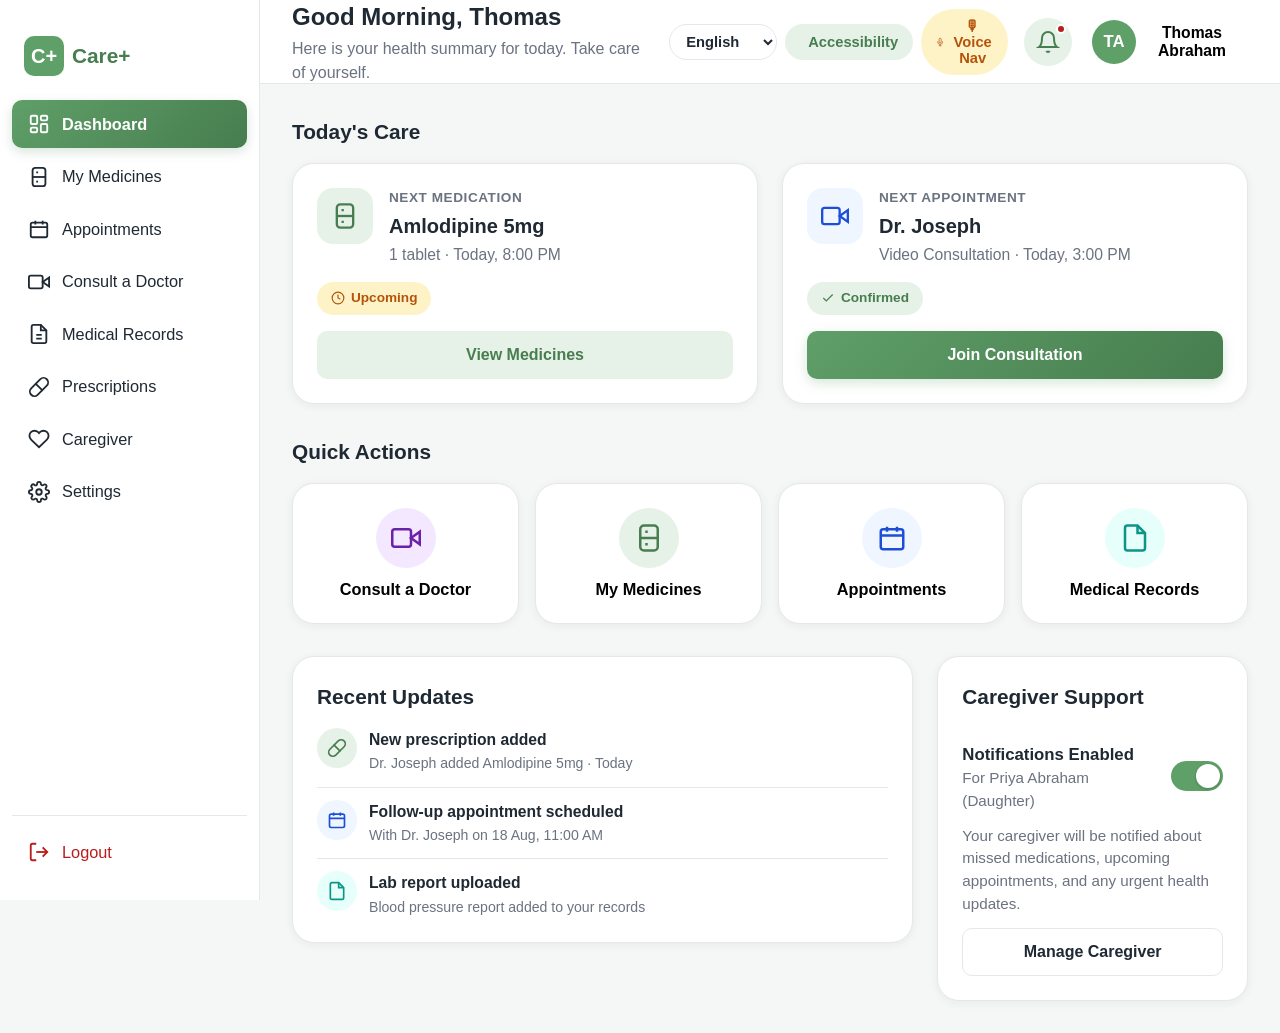
==== commit 2f5ba615: "Updated member-4 folder  with Streamlit app, role authentication, and full Malayalam support" ====
--- a/member-4/patient-dashboard.html
+++ b/member-4/patient-dashboard.html
@@ -79,6 +79,26 @@
         </div>
 
         <div class="header__actions">
+          <div class="header-actions-group">
+            <!-- Language Selector -->
+            <select class="lang-selector header-select" aria-label="Select Language">
+              <option value="en">English</option>
+              <option value="ml">മലയാളം</option>
+            </select>
+
+            <!-- Accessibility Quick Button -->
+            <button class="header-pill-btn" data-action="open-a11y" aria-label="Accessibility Settings">
+              <svg class="icon" viewBox="0 0 24 24" fill="none" stroke="currentColor" stroke-width="2"><circle cx="12" cy="12" r="10"/><path d="M12 8v8M8 12h8"/></svg>
+              <span>Accessibility</span>
+            </button>
+
+            <!-- Voice Navigation -->
+            <button class="header-pill-btn header-pill-btn--voice" data-action="open-voice" aria-label="Voice Navigation">
+              <svg class="icon" viewBox="0 0 24 24" fill="none" stroke="currentColor" stroke-width="2"><path d="M12 1a3 3 0 0 0-3 3v8a3 3 0 0 0 6 0V4a3 3 0 0 0-3-3z"/><path d="M19 10v2a7 7 0 0 1-14 0v-2"/><line x1="12" y1="19" x2="12" y2="23"/><line x1="8" y1="23" x2="16" y2="23"/></svg>
+              <span>🎙 Voice Nav</span>
+            </button>
+          </div>
+
           <!-- Notifications -->
           <div class="dropdown">
             <button class="icon-button" id="notifBtn" aria-haspopup="true" aria-expanded="false" aria-label="Notifications">
